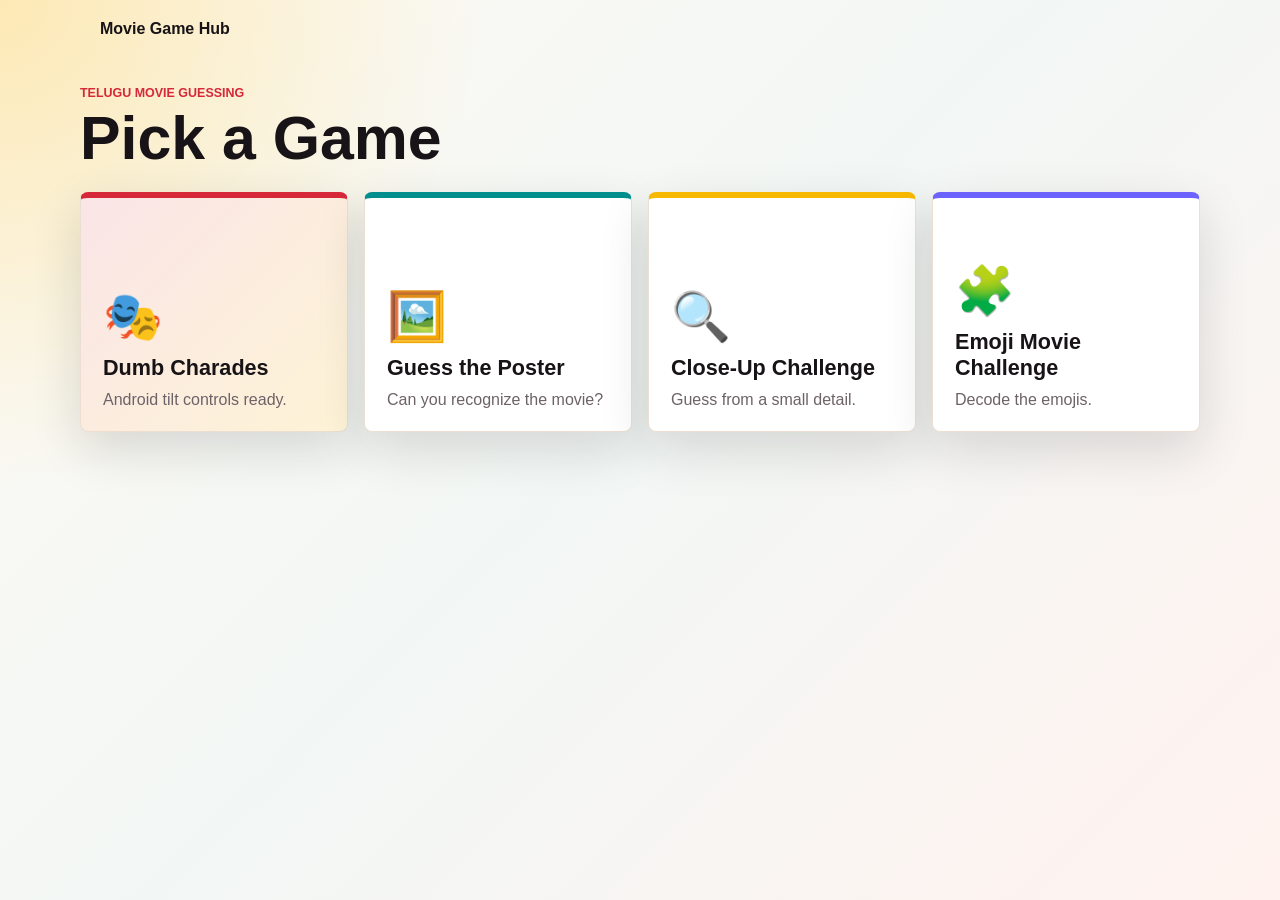
==== dashboard.html @ 961767ae "Build Telugu movie charades app" ====
<!DOCTYPE html>
<html lang="en">
<head>
  <meta charset="UTF-8">
  <meta name="viewport" content="width=device-width, initial-scale=1.0">
  <title>Dashboard | Movie Game Hub</title>
  <link rel="stylesheet" href="css/global.css">
  <link rel="stylesheet" href="css/dashboard.css">
</head>
<body>
  <header class="app-header">
    <a class="brand" href="index.html">Movie Game Hub</a>
  </header>

  <main class="page">
    <section class="page-heading">
      <p class="eyebrow">Telugu Movie Guessing</p>
      <h1>Pick a Game</h1>
    </section>

    <section class="game-grid" aria-label="Available games">
      <a class="game-card charades-card" href="setup.html?game=charades">
        <span class="game-icon">🎭</span>
        <h2>Dumb Charades</h2>
        <p>Android tilt controls ready.</p>
      </a>
      <a class="game-card poster-card" href="setup.html?game=poster">
        <span class="game-icon">🖼️</span>
        <h2>Guess the Poster</h2>
        <p>Can you recognize the movie?</p>
      </a>
      <a class="game-card closeup-card" href="setup.html?game=closeup">
        <span class="game-icon">🔍</span>
        <h2>Close-Up Challenge</h2>
        <p>Guess from a small detail.</p>
      </a>
      <a class="game-card emoji-card" href="setup.html?game=emoji">
        <span class="game-icon">🧩</span>
        <h2>Emoji Movie Challenge</h2>
        <p>Decode the emojis.</p>
      </a>
    </section>
  </main>
</body>
</html>
---- css/global.css ----
:root {
  --ink: #171316;
  --muted: #6d6268;
  --paper: #fffaf3;
  --panel: #ffffff;
  --line: #eadfd1;
  --accent: #d62839;
  --accent-dark: #a31828;
  --gold: #f7b801;
  --teal: #008f8c;
  --green: #2a9d52;
  --shadow: 0 18px 50px rgba(23, 19, 22, 0.14);
}

* {
  box-sizing: border-box;
}

body {
  margin: 0;
  min-height: 100vh;
  color: var(--ink);
  font-family: Arial, Helvetica, sans-serif;
  background:
    radial-gradient(circle at top left, rgba(247, 184, 1, 0.26), transparent 30rem),
    linear-gradient(135deg, #fffaf3 0%, #f2f7f5 48%, #fff2ef 100%);
}

a {
  color: inherit;
  text-decoration: none;
}

img {
  display: block;
  max-width: 100%;
}

button,
input {
  font: inherit;
}

.app-header {
  display: flex;
  align-items: center;
  justify-content: space-between;
  max-width: 1120px;
  margin: 0 auto;
  padding: 20px;
}

.brand {
  font-weight: 800;
  letter-spacing: 0;
}

.page {
  width: min(1120px, calc(100% - 32px));
  margin: 0 auto;
  padding: 28px 0 56px;
}

.page-heading {
  margin-bottom: 24px;
}

.eyebrow {
  margin: 0 0 10px;
  color: var(--accent);
  font-size: 0.78rem;
  font-weight: 800;
  text-transform: uppercase;
}

h1,
h2,
h3,
p {
  overflow-wrap: anywhere;
}

h1 {
  margin: 0;
  font-size: clamp(2.25rem, 6vw, 5rem);
  line-height: 0.95;
}

.page-heading h1,
.setup-panel h1,
.result-screen h1 {
  font-size: clamp(2rem, 5vw, 3.8rem);
}

.button {
  display: inline-flex;
  align-items: center;
  justify-content: center;
  min-height: 48px;
  padding: 12px 18px;
  border: 0;
  border-radius: 8px;
  font-weight: 800;
  cursor: pointer;
  transition: transform 160ms ease, box-shadow 160ms ease, background 160ms ease;
}

.button:hover {
  transform: translateY(-1px);
}

.button.primary {
  color: #fff;
  background: var(--accent);
  box-shadow: 0 12px 24px rgba(214, 40, 57, 0.25);
}

.button.primary:hover {
  background: var(--accent-dark);
}

.button.secondary {
  color: var(--ink);
  background: #fff;
  border: 1px solid var(--line);
}

.button.success {
  color: #fff;
  background: var(--green);
}

.button.warning {
  color: #171316;
  background: var(--gold);
}

.action-row {
  display: flex;
  flex-wrap: wrap;
  gap: 12px;
  margin-top: 22px;
}

.home-shell {
  min-height: 100vh;
}

.hero {
  min-height: 100vh;
  display: flex;
  align-items: center;
  padding: 32px;
  background:
    linear-gradient(90deg, rgba(23, 19, 22, 0.84), rgba(23, 19, 22, 0.22)),
    url("../assets/images/hero-cinema.svg") center/cover no-repeat;
}

.hero-content {
  width: min(680px, 100%);
  color: #fff;
}

.hero-content p:not(.eyebrow) {
  max-width: 560px;
  color: rgba(255, 255, 255, 0.86);
  font-size: clamp(1rem, 2.5vw, 1.3rem);
  line-height: 1.6;
}

.hero .eyebrow {
  color: var(--gold);
}

@media (max-width: 640px) {
  .page {
    width: min(100% - 24px, 1120px);
    padding-top: 14px;
  }

  .app-header {
    padding: 16px 12px;
  }

  .hero {
    align-items: flex-end;
    padding: 24px;
  }

  .button {
    width: 100%;
  }
}
---- css/dashboard.css ----
.game-grid {
  display: grid;
  grid-template-columns: repeat(4, minmax(0, 1fr));
  gap: 16px;
}

.game-card {
  min-height: 240px;
  display: flex;
  flex-direction: column;
  justify-content: flex-end;
  gap: 10px;
  padding: 22px;
  border: 1px solid var(--line);
  border-radius: 8px;
  background: #fff;
  box-shadow: var(--shadow);
  transition: transform 180ms ease, box-shadow 180ms ease;
}

.game-card:hover {
  transform: translateY(-4px);
  box-shadow: 0 24px 60px rgba(23, 19, 22, 0.18);
}

.game-icon {
  font-size: 3rem;
}

.game-card h2 {
  margin: 0;
  font-size: 1.35rem;
}

.game-card p {
  margin: 0;
  color: var(--muted);
}

.charades-card {
  border-top: 6px solid var(--accent);
  background:
    linear-gradient(135deg, rgba(214, 40, 57, 0.12), rgba(247, 184, 1, 0.16)),
    #fff;
}

.poster-card {
  border-top: 6px solid var(--teal);
}

.closeup-card {
  border-top: 6px solid var(--gold);
}

.emoji-card {
  border-top: 6px solid #6c63ff;
}

@media (max-width: 900px) {
  .game-grid {
    grid-template-columns: repeat(2, minmax(0, 1fr));
  }
}

@media (max-width: 560px) {
  .game-grid {
    grid-template-columns: 1fr;
  }

  .game-card {
    min-height: 176px;
  }
}
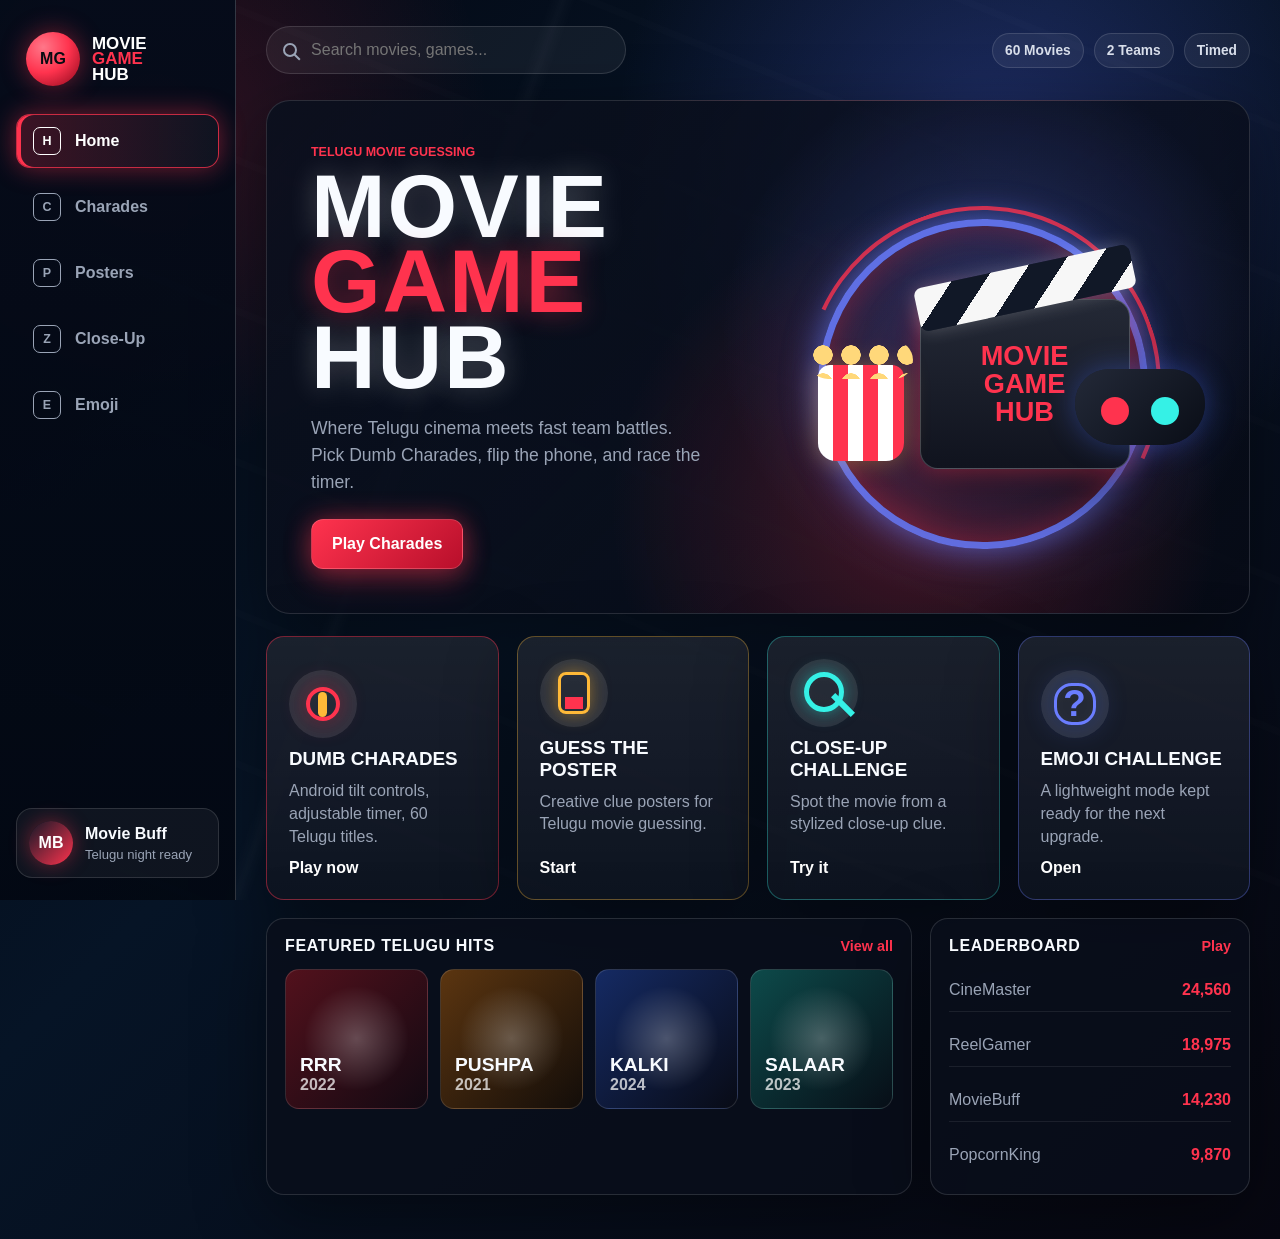
==== commit aca302e5: "Redesign app with cinematic neon UI" ====
--- a/dashboard.html
+++ b/dashboard.html
@@ -7,38 +7,116 @@
   <link rel="stylesheet" href="css/global.css">
   <link rel="stylesheet" href="css/dashboard.css">
 </head>
-<body>
-  <header class="app-header">
-    <a class="brand" href="index.html">Movie Game Hub</a>
-  </header>
+<body class="hub-body">
+  <main class="hub-shell">
+    <aside class="hub-sidebar">
+      <a class="hub-logo" href="index.html" aria-label="Movie Game Hub home">
+        <span class="logo-mark">MG</span>
+        <span>Movie<br><strong>Game</strong><br>Hub</span>
+      </a>
 
-  <main class="page">
-    <section class="page-heading">
-      <p class="eyebrow">Telugu Movie Guessing</p>
-      <h1>Pick a Game</h1>
-    </section>
+      <nav class="side-nav" aria-label="Main navigation">
+        <a class="is-active" href="dashboard.html"><span>H</span> Home</a>
+        <a href="setup.html?game=charades"><span>C</span> Charades</a>
+        <a href="setup.html?game=poster"><span>P</span> Posters</a>
+        <a href="setup.html?game=closeup"><span>Z</span> Close-Up</a>
+        <a href="setup.html?game=emoji"><span>E</span> Emoji</a>
+      </nav>
 
-    <section class="game-grid" aria-label="Available games">
-      <a class="game-card charades-card" href="setup.html?game=charades">
-        <span class="game-icon">🎭</span>
-        <h2>Dumb Charades</h2>
-        <p>Android tilt controls ready.</p>
-      </a>
-      <a class="game-card poster-card" href="setup.html?game=poster">
-        <span class="game-icon">🖼️</span>
-        <h2>Guess the Poster</h2>
-        <p>Can you recognize the movie?</p>
-      </a>
-      <a class="game-card closeup-card" href="setup.html?game=closeup">
-        <span class="game-icon">🔍</span>
-        <h2>Close-Up Challenge</h2>
-        <p>Guess from a small detail.</p>
-      </a>
-      <a class="game-card emoji-card" href="setup.html?game=emoji">
-        <span class="game-icon">🧩</span>
-        <h2>Emoji Movie Challenge</h2>
-        <p>Decode the emojis.</p>
-      </a>
+      <div class="player-card">
+        <div class="avatar">MB</div>
+        <div>
+          <strong>Movie Buff</strong>
+          <span>Telugu night ready</span>
+        </div>
+      </div>
+    </aside>
+
+    <section class="hub-main">
+      <header class="hub-topbar">
+        <label class="search-box">
+          <span aria-hidden="true"></span>
+          <input type="search" placeholder="Search movies, games..." aria-label="Search movies and games">
+        </label>
+        <div class="top-actions" aria-label="Profile stats">
+          <span>60 Movies</span>
+          <span>2 Teams</span>
+          <span>Timed</span>
+        </div>
+      </header>
+
+      <section class="cinema-hero">
+        <div class="hero-copy">
+          <p class="eyebrow">Telugu Movie Guessing</p>
+          <h1><span>Movie</span><strong>Game</strong><span>Hub</span></h1>
+          <p>Where Telugu cinema meets fast team battles. Pick Dumb Charades, flip the phone, and race the timer.</p>
+          <a class="button primary" href="setup.html?game=charades">Play Charades</a>
+        </div>
+        <div class="hero-stage" aria-hidden="true">
+          <div class="neon-ring"></div>
+          <div class="clapper">
+            <span></span>
+            <strong>Movie<br>Game<br>Hub</strong>
+          </div>
+          <div class="popcorn"></div>
+          <div class="controller"></div>
+        </div>
+      </section>
+
+      <section class="game-grid" aria-label="Available games">
+        <a class="game-card charades-card" href="setup.html?game=charades">
+          <span class="game-icon icon-charades"></span>
+          <h2>Dumb Charades</h2>
+          <p>Android tilt controls, adjustable timer, 60 Telugu titles.</p>
+          <em>Play now</em>
+        </a>
+        <a class="game-card poster-card" href="setup.html?game=poster">
+          <span class="game-icon icon-poster"></span>
+          <h2>Guess the Poster</h2>
+          <p>Creative clue posters for Telugu movie guessing.</p>
+          <em>Start</em>
+        </a>
+        <a class="game-card closeup-card" href="setup.html?game=closeup">
+          <span class="game-icon icon-closeup"></span>
+          <h2>Close-Up Challenge</h2>
+          <p>Spot the movie from a stylized close-up clue.</p>
+          <em>Try it</em>
+        </a>
+        <a class="game-card emoji-card" href="setup.html?game=emoji">
+          <span class="game-icon icon-emoji"></span>
+          <h2>Emoji Challenge</h2>
+          <p>A lightweight mode kept ready for the next upgrade.</p>
+          <em>Open</em>
+        </a>
+      </section>
+
+      <section class="hub-lower">
+        <article class="featured-panel">
+          <div class="panel-heading">
+            <h2>Featured Telugu Hits</h2>
+            <a href="setup.html?game=charades">View all</a>
+          </div>
+          <div class="featured-strip">
+            <div class="poster-tile tile-red"><strong>RRR</strong><span>2022</span></div>
+            <div class="poster-tile tile-gold"><strong>Pushpa</strong><span>2021</span></div>
+            <div class="poster-tile tile-blue"><strong>Kalki</strong><span>2024</span></div>
+            <div class="poster-tile tile-teal"><strong>Salaar</strong><span>2023</span></div>
+          </div>
+        </article>
+
+        <article class="leaderboard-panel">
+          <div class="panel-heading">
+            <h2>Leaderboard</h2>
+            <a href="setup.html?game=charades">Play</a>
+          </div>
+          <ol>
+            <li><span>CineMaster</span><strong>24,560</strong></li>
+            <li><span>ReelGamer</span><strong>18,975</strong></li>
+            <li><span>MovieBuff</span><strong>14,230</strong></li>
+            <li><span>PopcornKing</span><strong>9,870</strong></li>
+          </ol>
+        </article>
+      </section>
     </section>
   </main>
 </body>
--- a/css/global.css
+++ b/css/global.css
@@ -1,15 +1,19 @@
 :root {
-  --ink: #171316;
-  --muted: #6d6268;
-  --paper: #fffaf3;
-  --panel: #ffffff;
-  --line: #eadfd1;
-  --accent: #d62839;
-  --accent-dark: #a31828;
-  --gold: #f7b801;
-  --teal: #008f8c;
-  --green: #2a9d52;
-  --shadow: 0 18px 50px rgba(23, 19, 22, 0.14);
+  --ink: #f8fbff;
+  --muted: #9aa4b6;
+  --paper: #050913;
+  --panel: rgba(13, 18, 32, 0.82);
+  --panel-strong: rgba(18, 24, 42, 0.94);
+  --line: rgba(255, 255, 255, 0.13);
+  --accent: #ff334e;
+  --accent-dark: #c71935;
+  --gold: #ffb938;
+  --teal: #35f1e6;
+  --green: #33d17a;
+  --blue: #6a7dff;
+  --shadow: 0 22px 70px rgba(0, 0, 0, 0.42);
+  --glow-red: 0 0 26px rgba(255, 51, 78, 0.45);
+  --glow-blue: 0 0 30px rgba(73, 112, 255, 0.38);
 }
 
 * {
@@ -22,8 +26,21 @@
   color: var(--ink);
   font-family: Arial, Helvetica, sans-serif;
   background:
-    radial-gradient(circle at top left, rgba(247, 184, 1, 0.26), transparent 30rem),
-    linear-gradient(135deg, #fffaf3 0%, #f2f7f5 48%, #fff2ef 100%);
+    radial-gradient(circle at 78% 12%, rgba(91, 105, 255, 0.28), transparent 24rem),
+    radial-gradient(circle at 12% 10%, rgba(255, 51, 78, 0.18), transparent 21rem),
+    linear-gradient(135deg, #030711 0%, #061426 42%, #070711 100%);
+}
+
+body::before {
+  content: "";
+  position: fixed;
+  inset: 0;
+  z-index: -1;
+  background:
+    linear-gradient(110deg, transparent 0 34%, rgba(255, 255, 255, 0.05) 35%, transparent 36% 100%),
+    repeating-linear-gradient(22deg, transparent 0 70px, rgba(255, 255, 255, 0.025) 72px 78px, transparent 80px 140px);
+  opacity: 0.55;
+  pointer-events: none;
 }
 
 a {
@@ -51,8 +68,10 @@
 }
 
 .brand {
-  font-weight: 800;
-  letter-spacing: 0;
+  color: #fff;
+  font-weight: 900;
+  letter-spacing: 0.03em;
+  text-transform: uppercase;
 }
 
 .page {
@@ -69,7 +88,7 @@
   margin: 0 0 10px;
   color: var(--accent);
   font-size: 0.78rem;
-  font-weight: 800;
+  font-weight: 900;
   text-transform: uppercase;
 }
 
@@ -96,13 +115,13 @@
   display: inline-flex;
   align-items: center;
   justify-content: center;
-  min-height: 48px;
-  padding: 12px 18px;
-  border: 0;
-  border-radius: 8px;
-  font-weight: 800;
+  min-height: 50px;
+  padding: 12px 20px;
+  border: 1px solid transparent;
+  border-radius: 12px;
+  font-weight: 900;
   cursor: pointer;
-  transition: transform 160ms ease, box-shadow 160ms ease, background 160ms ease;
+  transition: transform 160ms ease, box-shadow 160ms ease, background 160ms ease, border-color 160ms ease;
 }
 
 .button:hover {
@@ -111,28 +130,29 @@
 
 .button.primary {
   color: #fff;
-  background: var(--accent);
-  box-shadow: 0 12px 24px rgba(214, 40, 57, 0.25);
+  background: linear-gradient(135deg, #ff334e, #b80f2b);
+  border-color: rgba(255, 255, 255, 0.16);
+  box-shadow: var(--glow-red), 0 14px 30px rgba(255, 51, 78, 0.22);
 }
 
 .button.primary:hover {
-  background: var(--accent-dark);
+  background: linear-gradient(135deg, #ff5269, #d71939);
 }
 
 .button.secondary {
   color: var(--ink);
-  background: #fff;
-  border: 1px solid var(--line);
+  background: rgba(255, 255, 255, 0.08);
+  border-color: var(--line);
 }
 
 .button.success {
-  color: #fff;
-  background: var(--green);
+  color: #04100a;
+  background: linear-gradient(135deg, #4dff9a, #22b765);
 }
 
 .button.warning {
-  color: #171316;
-  background: var(--gold);
+  color: #160f03;
+  background: linear-gradient(135deg, #ffd15c, #ff9d2f);
 }
 
 .action-row {
@@ -152,7 +172,7 @@
   align-items: center;
   padding: 32px;
   background:
-    linear-gradient(90deg, rgba(23, 19, 22, 0.84), rgba(23, 19, 22, 0.22)),
+    linear-gradient(90deg, rgba(3, 7, 17, 0.92), rgba(3, 7, 17, 0.18)),
     url("../assets/images/hero-cinema.svg") center/cover no-repeat;
 }
 
@@ -161,9 +181,14 @@
   color: #fff;
 }
 
+.hero-content h1 {
+  text-transform: uppercase;
+  text-shadow: 0 0 28px rgba(255, 255, 255, 0.25);
+}
+
 .hero-content p:not(.eyebrow) {
   max-width: 560px;
-  color: rgba(255, 255, 255, 0.86);
+  color: rgba(255, 255, 255, 0.78);
   font-size: clamp(1rem, 2.5vw, 1.3rem);
   line-height: 1.6;
 }
--- a/css/dashboard.css
+++ b/css/dashboard.css
@@ -1,69 +1,694 @@
+.hub-body {
+  overflow-x: hidden;
+}
+
+.hub-shell {
+  display: grid;
+  grid-template-columns: 236px minmax(0, 1fr);
+  min-height: 100vh;
+}
+
+.hub-sidebar {
+  position: sticky;
+  top: 0;
+  height: 100vh;
+  display: flex;
+  flex-direction: column;
+  gap: 28px;
+  padding: 32px 16px 22px;
+  border-right: 1px solid rgba(255, 255, 255, 0.18);
+  background: linear-gradient(180deg, rgba(5, 12, 26, 0.96), rgba(3, 8, 18, 0.9));
+}
+
+.hub-logo {
+  display: flex;
+  align-items: center;
+  gap: 12px;
+  padding: 0 10px;
+  color: #fff;
+  font-size: 1.06rem;
+  font-weight: 900;
+  line-height: 0.92;
+  text-transform: uppercase;
+}
+
+.hub-logo strong {
+  color: var(--accent);
+}
+
+.logo-mark {
+  display: grid;
+  place-items: center;
+  width: 54px;
+  aspect-ratio: 1;
+  border-radius: 50%;
+  color: #080b12;
+  background: radial-gradient(circle at 32% 28%, #ff7789, #ff334e 48%, #8b071b);
+  box-shadow: var(--glow-red);
+  font-size: 1rem;
+}
+
+.side-nav {
+  display: grid;
+  gap: 12px;
+}
+
+.side-nav a {
+  display: flex;
+  align-items: center;
+  gap: 14px;
+  min-height: 54px;
+  padding: 0 16px;
+  border: 1px solid transparent;
+  border-radius: 14px;
+  color: var(--muted);
+  font-weight: 800;
+}
+
+.side-nav a span {
+  display: grid;
+  place-items: center;
+  width: 28px;
+  aspect-ratio: 1;
+  border: 1px solid currentColor;
+  border-radius: 7px;
+  font-size: 0.78rem;
+}
+
+.side-nav a.is-active,
+.side-nav a:hover {
+  color: #fff;
+  border-color: rgba(255, 51, 78, 0.75);
+  background: linear-gradient(90deg, rgba(255, 51, 78, 0.22), rgba(255, 255, 255, 0.04));
+  box-shadow: inset 4px 0 0 var(--accent), var(--glow-red);
+}
+
+.player-card {
+  margin-top: auto;
+  display: flex;
+  align-items: center;
+  gap: 12px;
+  padding: 12px;
+  border: 1px solid var(--line);
+  border-radius: 16px;
+  background: rgba(255, 255, 255, 0.05);
+}
+
+.avatar {
+  display: grid;
+  place-items: center;
+  width: 44px;
+  aspect-ratio: 1;
+  border-radius: 50%;
+  color: #fff;
+  background: linear-gradient(135deg, #111827, #ff334e);
+  box-shadow: 0 0 20px rgba(255, 51, 78, 0.4);
+  font-weight: 900;
+}
+
+.player-card strong,
+.player-card span {
+  display: block;
+}
+
+.player-card span {
+  margin-top: 4px;
+  color: var(--muted);
+  font-size: 0.82rem;
+}
+
+.hub-main {
+  width: min(100%, 1480px);
+  padding: 26px 30px 44px;
+}
+
+.hub-topbar {
+  display: flex;
+  align-items: center;
+  justify-content: space-between;
+  gap: 18px;
+  margin-bottom: 26px;
+}
+
+.search-box {
+  width: min(360px, 100%);
+  min-height: 48px;
+  display: flex;
+  align-items: center;
+  gap: 12px;
+  padding: 0 16px;
+  border: 1px solid var(--line);
+  border-radius: 999px;
+  background: rgba(255, 255, 255, 0.055);
+  color: var(--muted);
+}
+
+.search-box span {
+  width: 15px;
+  aspect-ratio: 1;
+  border: 2px solid var(--muted);
+  border-radius: 50%;
+  position: relative;
+}
+
+.search-box span::after {
+  content: "";
+  position: absolute;
+  width: 8px;
+  height: 2px;
+  right: -6px;
+  bottom: -3px;
+  background: var(--muted);
+  transform: rotate(45deg);
+}
+
+.search-box input {
+  min-width: 0;
+  width: 100%;
+  border: 0;
+  outline: 0;
+  color: #fff;
+  background: transparent;
+}
+
+.top-actions {
+  display: flex;
+  flex-wrap: wrap;
+  justify-content: flex-end;
+  gap: 10px;
+}
+
+.top-actions span {
+  padding: 9px 12px;
+  border: 1px solid var(--line);
+  border-radius: 999px;
+  color: #d8deea;
+  background: rgba(255, 255, 255, 0.055);
+  font-size: 0.86rem;
+  font-weight: 800;
+}
+
+.cinema-hero {
+  min-height: 360px;
+  display: grid;
+  grid-template-columns: minmax(280px, 0.84fr) minmax(340px, 1fr);
+  gap: 26px;
+  align-items: center;
+  padding: clamp(24px, 4vw, 44px);
+  border: 1px solid var(--line);
+  border-radius: 24px;
+  background:
+    radial-gradient(circle at 74% 46%, rgba(106, 125, 255, 0.28), transparent 17rem),
+    radial-gradient(circle at 66% 80%, rgba(255, 51, 78, 0.24), transparent 19rem),
+    linear-gradient(135deg, rgba(11, 16, 30, 0.92), rgba(7, 10, 20, 0.66));
+  box-shadow: var(--shadow);
+  overflow: hidden;
+}
+
+.hero-copy h1 {
+  display: grid;
+  gap: 0;
+  margin: 0 0 20px;
+  text-transform: uppercase;
+  font-size: clamp(3.2rem, 7vw, 6rem);
+  line-height: 0.84;
+  letter-spacing: 0.02em;
+  text-shadow: 0 0 28px rgba(255, 255, 255, 0.25);
+}
+
+.hero-copy h1 strong {
+  color: var(--accent);
+  text-shadow: var(--glow-red);
+}
+
+.hero-copy p:not(.eyebrow) {
+  max-width: 420px;
+  margin: 0 0 22px;
+  color: var(--muted);
+  font-size: 1.1rem;
+  line-height: 1.55;
+}
+
+.hero-stage {
+  position: relative;
+  min-height: 292px;
+}
+
+.neon-ring {
+  position: absolute;
+  inset: 8px 12% auto auto;
+  width: min(330px, 78%);
+  aspect-ratio: 1;
+  border: 7px solid rgba(106, 125, 255, 0.86);
+  border-radius: 50%;
+  box-shadow: 0 0 34px rgba(106, 125, 255, 0.7), inset 0 0 34px rgba(255, 51, 78, 0.36);
+}
+
+.neon-ring::before {
+  content: "";
+  position: absolute;
+  inset: -20px;
+  border: 4px solid rgba(255, 51, 78, 0.78);
+  border-left-color: transparent;
+  border-bottom-color: transparent;
+  border-radius: 50%;
+  transform: rotate(-20deg);
+}
+
+.clapper {
+  position: absolute;
+  right: 16%;
+  bottom: 34px;
+  width: 210px;
+  min-height: 170px;
+  display: grid;
+  align-content: center;
+  justify-items: center;
+  border: 1px solid rgba(255, 255, 255, 0.2);
+  border-radius: 18px;
+  color: #fff;
+  background: linear-gradient(180deg, #242936, #10131e);
+  box-shadow: var(--glow-red), 0 26px 55px rgba(0, 0, 0, 0.46);
+  text-transform: uppercase;
+  font-size: 1.7rem;
+  line-height: 1.02;
+  text-align: center;
+}
+
+.clapper span {
+  position: absolute;
+  top: -34px;
+  width: 220px;
+  height: 44px;
+  border-radius: 8px;
+  background: repeating-linear-gradient(135deg, #f7f7f7 0 28px, #111827 28px 56px);
+  transform: rotate(-12deg);
+  box-shadow: 0 0 18px rgba(255, 255, 255, 0.22);
+}
+
+.clapper strong {
+  color: var(--accent);
+}
+
+.popcorn {
+  position: absolute;
+  left: 18%;
+  bottom: 42px;
+  width: 86px;
+  height: 96px;
+  border-radius: 12px 12px 18px 18px;
+  background: repeating-linear-gradient(90deg, #fff 0 15px, #ff334e 15px 30px);
+  box-shadow: 0 0 24px rgba(255, 185, 56, 0.36);
+}
+
+.popcorn::before {
+  content: "";
+  position: absolute;
+  left: -9px;
+  right: -9px;
+  top: -24px;
+  height: 38px;
+  border-radius: 999px;
+  background: radial-gradient(circle, #ffd87a 0 48%, transparent 50%) 0 0 / 28px 28px;
+}
+
+.controller {
+  position: absolute;
+  right: 0;
+  bottom: 58px;
+  width: 130px;
+  height: 76px;
+  border-radius: 36px 36px 44px 44px;
+  background: linear-gradient(135deg, #232938, #090d16);
+  box-shadow: var(--glow-blue);
+}
+
+.controller::before,
+.controller::after {
+  content: "";
+  position: absolute;
+  top: 28px;
+  width: 28px;
+  aspect-ratio: 1;
+  border-radius: 50%;
+}
+
+.controller::before {
+  left: 26px;
+  background: var(--accent);
+}
+
+.controller::after {
+  right: 26px;
+  background: var(--teal);
+}
+
 .game-grid {
   display: grid;
   grid-template-columns: repeat(4, minmax(0, 1fr));
-  gap: 16px;
+  gap: 18px;
+  margin: 22px 0 18px;
 }
 
 .game-card {
-  min-height: 240px;
-  display: flex;
-  flex-direction: column;
-  justify-content: flex-end;
+  min-height: 210px;
+  display: grid;
+  align-content: end;
   gap: 10px;
   padding: 22px;
   border: 1px solid var(--line);
+  border-radius: 18px;
+  background:
+    linear-gradient(180deg, rgba(255, 255, 255, 0.08), rgba(255, 255, 255, 0.025)),
+    rgba(9, 14, 27, 0.86);
+  box-shadow: var(--shadow);
+  transition: transform 180ms ease, box-shadow 180ms ease, border-color 180ms ease;
+}
+
+.game-card:hover {
+  transform: translateY(-5px);
+  border-color: rgba(255, 51, 78, 0.58);
+  box-shadow: var(--glow-red), var(--shadow);
+}
+
+.game-icon {
+  width: 68px;
+  aspect-ratio: 1;
+  border-radius: 50%;
+  position: relative;
+  display: block;
+  background: rgba(255, 255, 255, 0.06);
+  box-shadow: inset 0 0 28px rgba(255, 255, 255, 0.08);
+}
+
+.game-icon::before,
+.game-icon::after {
+  content: "";
+  position: absolute;
+}
+
+.icon-charades::before {
+  inset: 17px;
+  border: 4px solid var(--accent);
+  border-radius: 50%;
+  box-shadow: var(--glow-red);
+}
+
+.icon-charades::after {
+  left: 29px;
+  top: 22px;
+  width: 9px;
+  height: 25px;
+  border-radius: 999px;
+  background: var(--gold);
+}
+
+.icon-poster::before {
+  inset: 13px 18px;
+  border: 3px solid var(--gold);
   border-radius: 8px;
-  background: #fff;
-  box-shadow: var(--shadow);
-  transition: transform 180ms ease, box-shadow 180ms ease;
-}
-
-.game-card:hover {
-  transform: translateY(-4px);
-  box-shadow: 0 24px 60px rgba(23, 19, 22, 0.18);
-}
-
-.game-icon {
-  font-size: 3rem;
+  box-shadow: 0 0 18px rgba(255, 185, 56, 0.5);
+}
+
+.icon-poster::after {
+  left: 25px;
+  right: 25px;
+  bottom: 18px;
+  height: 12px;
+  background: var(--accent);
+}
+
+.icon-closeup::before {
+  width: 30px;
+  aspect-ratio: 1;
+  left: 14px;
+  top: 13px;
+  border: 5px solid var(--teal);
+  border-radius: 50%;
+  box-shadow: 0 0 18px rgba(53, 241, 230, 0.5);
+}
+
+.icon-closeup::after {
+  width: 28px;
+  height: 6px;
+  left: 39px;
+  top: 43px;
+  background: var(--teal);
+  transform: rotate(45deg);
+}
+
+.icon-emoji::before {
+  inset: 13px;
+  border: 3px solid var(--blue);
+  border-radius: 18px;
+  box-shadow: var(--glow-blue);
+}
+
+.icon-emoji::after {
+  content: "?";
+  inset: 0;
+  display: grid;
+  place-items: center;
+  color: var(--blue);
+  font-size: 2.3rem;
+  font-weight: 900;
 }
 
 .game-card h2 {
   margin: 0;
-  font-size: 1.35rem;
+  font-size: 1.18rem;
+  text-transform: uppercase;
 }
 
 .game-card p {
+  min-height: 58px;
   margin: 0;
   color: var(--muted);
+  line-height: 1.42;
+}
+
+.game-card em {
+  color: #fff;
+  font-style: normal;
+  font-weight: 900;
 }
 
 .charades-card {
-  border-top: 6px solid var(--accent);
-  background:
-    linear-gradient(135deg, rgba(214, 40, 57, 0.12), rgba(247, 184, 1, 0.16)),
-    #fff;
+  border-color: rgba(255, 51, 78, 0.45);
 }
 
 .poster-card {
-  border-top: 6px solid var(--teal);
+  border-color: rgba(255, 185, 56, 0.35);
 }
 
 .closeup-card {
-  border-top: 6px solid var(--gold);
+  border-color: rgba(53, 241, 230, 0.32);
 }
 
 .emoji-card {
-  border-top: 6px solid #6c63ff;
-}
-
-@media (max-width: 900px) {
-  .game-grid {
+  border-color: rgba(106, 125, 255, 0.35);
+}
+
+.hub-lower {
+  display: grid;
+  grid-template-columns: minmax(0, 2fr) minmax(320px, 0.9fr);
+  gap: 18px;
+}
+
+.featured-panel,
+.leaderboard-panel {
+  padding: 18px;
+  border: 1px solid var(--line);
+  border-radius: 18px;
+  background: rgba(9, 14, 27, 0.8);
+  box-shadow: var(--shadow);
+}
+
+.panel-heading {
+  display: flex;
+  align-items: center;
+  justify-content: space-between;
+  gap: 12px;
+  margin-bottom: 14px;
+}
+
+.panel-heading h2 {
+  margin: 0;
+  font-size: 1rem;
+  text-transform: uppercase;
+  letter-spacing: 0.04em;
+}
+
+.panel-heading a {
+  color: var(--accent);
+  font-weight: 900;
+  font-size: 0.9rem;
+}
+
+.featured-strip {
+  display: grid;
+  grid-template-columns: repeat(4, minmax(0, 1fr));
+  gap: 12px;
+}
+
+.poster-tile {
+  min-height: 140px;
+  display: flex;
+  flex-direction: column;
+  justify-content: flex-end;
+  padding: 14px;
+  border: 1px solid var(--line);
+  border-radius: 14px;
+  overflow: hidden;
+  position: relative;
+}
+
+.poster-tile::before {
+  content: "";
+  position: absolute;
+  inset: -20%;
+  background: radial-gradient(circle, rgba(255, 255, 255, 0.25), transparent 38%);
+}
+
+.poster-tile strong,
+.poster-tile span {
+  position: relative;
+  z-index: 1;
+}
+
+.poster-tile strong {
+  font-size: 1.2rem;
+  text-transform: uppercase;
+}
+
+.poster-tile span {
+  color: rgba(255, 255, 255, 0.72);
+  font-weight: 900;
+}
+
+.tile-red {
+  background: linear-gradient(135deg, #52111c, #120912);
+}
+
+.tile-gold {
+  background: linear-gradient(135deg, #5b3510, #130d09);
+}
+
+.tile-blue {
+  background: linear-gradient(135deg, #152a63, #080b16);
+}
+
+.tile-teal {
+  background: linear-gradient(135deg, #0d4a4a, #070e17);
+}
+
+.leaderboard-panel ol {
+  display: grid;
+  gap: 12px;
+  padding: 0;
+  margin: 0;
+  list-style: none;
+}
+
+.leaderboard-panel li {
+  display: flex;
+  justify-content: space-between;
+  gap: 12px;
+  padding: 12px 0;
+  border-bottom: 1px solid rgba(255, 255, 255, 0.08);
+  color: var(--muted);
+}
+
+.leaderboard-panel li:last-child {
+  border-bottom: 0;
+}
+
+.leaderboard-panel strong {
+  color: var(--accent);
+}
+
+@media (max-width: 1100px) {
+  .hub-shell {
+    grid-template-columns: 1fr;
+  }
+
+  .hub-sidebar {
+    position: static;
+    height: auto;
+    flex-direction: row;
+    align-items: center;
+    padding: 14px;
+    overflow-x: auto;
+  }
+
+  .side-nav {
+    grid-auto-flow: column;
+    grid-auto-columns: max-content;
+    overflow-x: auto;
+  }
+
+  .player-card {
+    margin-top: 0;
+    margin-left: auto;
+  }
+
+  .cinema-hero {
+    grid-template-columns: 1fr;
+  }
+
+  .hero-stage {
+    min-height: 250px;
+  }
+
+  .game-grid,
+  .featured-strip {
     grid-template-columns: repeat(2, minmax(0, 1fr));
   }
-}
-
-@media (max-width: 560px) {
-  .game-grid {
+
+  .hub-lower {
+    grid-template-columns: 1fr;
+  }
+}
+
+@media (max-width: 640px) {
+  .hub-main {
+    padding: 14px 12px 32px;
+  }
+
+  .hub-sidebar {
+    align-items: flex-start;
+  }
+
+  .hub-logo {
+    min-width: 150px;
+  }
+
+  .player-card,
+  .top-actions,
+  .hero-stage {
+    display: none;
+  }
+
+  .hub-topbar {
+    display: block;
+  }
+
+  .search-box {
+    width: 100%;
+  }
+
+  .cinema-hero {
+    min-height: auto;
+    padding: 24px 18px;
+    border-radius: 18px;
+  }
+
+  .hero-copy h1 {
+    font-size: clamp(3rem, 17vw, 5rem);
+  }
+
+  .game-grid,
+  .featured-strip {
     grid-template-columns: 1fr;
   }
 
